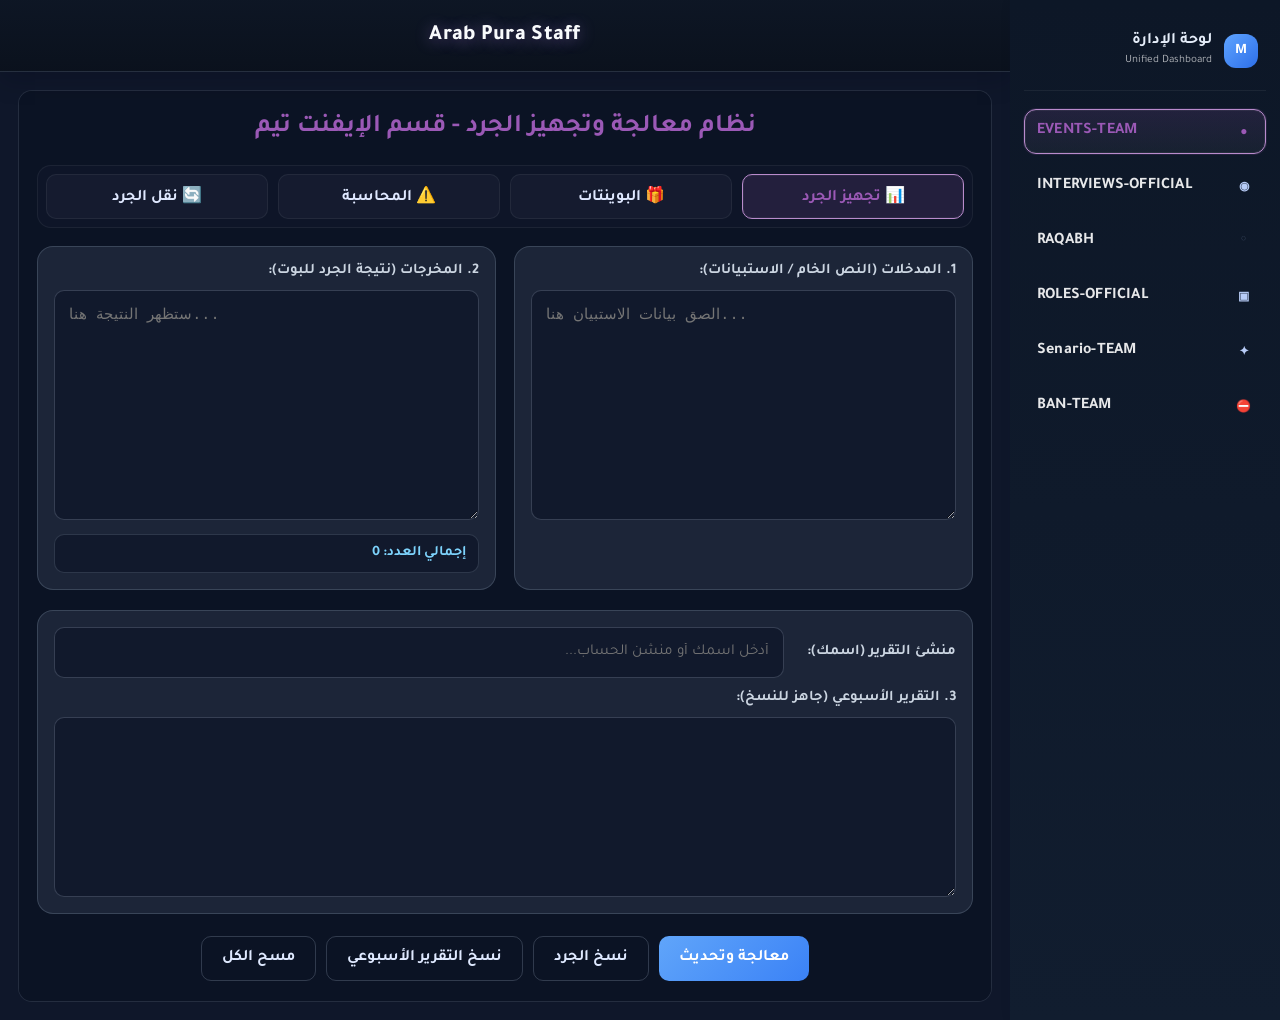
==== index.html @ 59d7bc4a "Initial upload of Arab Pure staff dashboard" ====
<!DOCTYPE html>
<html lang="ar" dir="rtl">
  <head>
    <meta charset="UTF-8" />
    <meta name="viewport" content="width=device-width, initial-scale=1.0" />
    <title>لوحة الإدارة الموحدة</title>
    <link rel="preconnect" href="https://fonts.googleapis.com" />
    <link rel="preconnect" href="https://fonts.gstatic.com" crossorigin />
    <link href="https://fonts.googleapis.com/css2?family=Tajawal:wght@400;500;700;800&display=swap" rel="stylesheet" />
    <link rel="stylesheet" href="assets/css/theme.css" />
    <link rel="stylesheet" href="assets/css/dashboard.css" />
  </head>
  <body>
    <div class="app-shell">
      <aside class="sidebar" id="sidebar">
        <div class="brand">
          <div class="brand-mark">M</div>
          <div>
            <h2>لوحة الإدارة</h2>
            <small>Unified Dashboard</small>
          </div>
        </div>

        <nav class="menu" aria-label="القائمة الرئيسية">
          <button class="nav-item active" data-module="events">
            <span class="nav-icon">●</span>
            <span>EVENTS-TEAM</span>
          </button>

          <button class="nav-item" data-module="interviews">
            <span class="nav-icon">◉</span>
            <span>INTERVIEWS-OFFICIAL</span>
          </button>

          <button class="nav-item" data-module="raqabh">
            <span class="nav-icon">◌</span>
            <span>RAQABH</span>
          </button>

          <button class="nav-item" data-module="roles">
            <span class="nav-icon">▣</span>
            <span>ROLES-OFFICIAL</span>
          </button>

          <button class="nav-item" data-module="scenario">
            <span class="nav-icon">✦</span>
            <span>Senario-TEAM</span>
          </button>

          <button class="nav-item" data-module="ban">
            <span class="nav-icon">⛔</span>
            <span>BAN-TEAM</span>
          </button>
        </nav>
      </aside>

      <main class="main-panel">
        <header class="topbar">
          <button class="mobile-menu-toggle" id="mobileMenuToggle" aria-label="فتح القائمة" aria-expanded="false">
            <span></span>
            <span></span>
            <span></span>
          </button>

          <div class="topbar-title">
            <h1>Arab Pura Staff</h1>
          </div>
        </header>

        <section class="content-panel">
          <div class="content-frame-wrap">
            <div id="moduleContent" class="module-content"></div>
          </div>
        </section>
      </main>
    </div>

    <div class="mobile-backdrop" id="mobileBackdrop"></div>

    <script src="shared/config.js"></script>
    <script src="shared/storage.js"></script>
    <script src="assets/js/app.js"></script>
  </body>
</html>
---- assets/css/theme.css ----
:root {
  --bg: #f3f6fb;
  --panel: #ffffff;
  --panel-alt: #eef3fb;
  --sidebar: #1f2430;
  --sidebar-soft: #2a3344;
  --sidebar-border: rgba(255, 255, 255, 0.08);
  --primary: #2f6fed;
  --primary-soft: rgba(47, 111, 237, 0.12);
  --text: #1e293b;
  --text-soft: #64748b;
  --success: #18a957;
  --warning: #f6b100;
  --danger: #e63946;
  --shadow: 0 10px 26px rgba(15, 23, 42, 0.08);
}

html, body {
  margin: 0;
  padding: 0;
  background: var(--bg);
  color: var(--text);
  font-family: "Tahoma", "Segoe UI", sans-serif;
}

button, input, select, textarea {
  font: inherit;
}
---- assets/css/dashboard.css ----
:root {
  --shell-bg: #060d1a;
  --panel-light: #111a2d;
  --panel-soft: #0f172a;
  --panel-strong: #17233a;
  --dark-panel: #101a2d;
  --dark-panel-2: #0f172a;
  --dark-panel-3: #16263d;
  --dark-border: rgba(148, 163, 184, 0.2);
  --sidebar-dark: #0d1727;
  --sidebar-dark-2: #111d2f;
  --text-main: #e5edf9;
  --text-soft: #a5b5d1;
  --text-dark: #e5edf9;
  --text-muted: #8ea3c2;
  --blue: #4f8ef7;
  --blue-strong: #2d6fe9;
  --green: #21c55d;
  --shadow: 0 18px 32px rgba(2, 6, 23, 0.45);
  --module-accent: #b88af8;
  --module-accent-soft: rgba(184, 138, 248, 0.18);
}

* { box-sizing: border-box; }

html, body {
  margin: 0;
  padding: 0;
  background: var(--shell-bg);
  font-family: "Tajawal", "Tahoma", "Segoe UI", sans-serif;
  color: var(--text-dark);
}

body {
  min-height: 100vh;
  overflow-x: hidden;
}

button, input, textarea {
  font: inherit;
}

.app-shell {
  display: flex;
  width: 100%;
  min-height: 100vh;
  background: #0f172a;
}

.sidebar {
  width: 270px;
  background: linear-gradient(180deg, var(--sidebar-dark) 0%, var(--sidebar-dark-2) 100%);
  color: var(--text-main);
  padding: 24px 14px 16px;
  box-shadow: 8px 0 16px rgba(15, 23, 42, 0.18);
  transition: transform 0.25s ease, opacity 0.25s ease;
  z-index: 30;
}

.brand {
  display: flex;
  align-items: center;
  gap: 12px;
  padding: 8px 8px 20px;
  border-bottom: 1px solid rgba(255, 255, 255, 0.06);
  margin-bottom: 18px;
}

.brand-mark {
  width: 34px;
  height: 34px;
  border-radius: 12px;
  background: linear-gradient(135deg, #5fa4ff, #2d6fe9);
  display: grid;
  place-items: center;
  font-weight: 700;
  font-size: 0.9rem;
  color: white;
}

.brand h2 {
  margin: 0;
  font-size: 1rem;
  font-weight: 700;
  color: var(--text-main);
}

.brand small {
  color: rgba(255,255,255,0.68);
  font-size: 0.7rem;
}

.menu {
  display: flex;
  flex-direction: column;
  gap: 10px;
}

.nav-item {
  border: 1px solid transparent;
  background: transparent;
  color: rgba(255, 255, 255, 0.9);
  display: flex;
  align-items: center;
  justify-content: space-between;
  gap: 10px;
  width: 100%;
  padding: 12px 12px;
  border-radius: 12px;
  text-align: right;
  cursor: pointer;
  transition: all 0.2s ease;
  font-weight: 600;
  letter-spacing: 0.2px;
}

.nav-item:hover {
  background: rgba(255,255,255,0.04);
  transform: translateX(-2px);
}

.nav-item[data-module="events"] { --nav-accent: #9b59b6; --nav-accent-soft: rgba(155, 89, 182, 0.15); }
.nav-item[data-module="interviews"] { --nav-accent: #3498db; --nav-accent-soft: rgba(52, 152, 219, 0.15); }
.nav-item[data-module="raqabh"] { --nav-accent: #f1c40f; --nav-accent-soft: rgba(241, 196, 15, 0.15); }
.nav-item[data-module="roles"] { --nav-accent: #34495e; --nav-accent-soft: rgba(52, 73, 94, 0.2); }
.nav-item[data-module="scenario"] { --nav-accent: #2ecc71; --nav-accent-soft: rgba(46, 204, 113, 0.15); }
.nav-item[data-module="ban"] { --nav-accent: #e74c3c; --nav-accent-soft: rgba(231, 76, 60, 0.15); }

.nav-item.active {
  background: linear-gradient(180deg, var(--nav-accent-soft), rgba(255,255,255,0.04));
  border-color: color-mix(in srgb, var(--nav-accent) 70%, white 30%);
  box-shadow: inset 0 0 0 1px rgba(255,255,255,0.06), 0 0 0 1px var(--nav-accent-soft);
}

.nav-item.active .nav-icon,
.nav-item.active span:last-child {
  color: var(--nav-accent);
}

.nav-item:hover {
  border-color: rgba(255,255,255,0.12);
  background: linear-gradient(90deg, var(--nav-accent-soft), rgba(255,255,255,0.02));
}

.nav-item:hover .nav-icon,
.nav-item:hover span:last-child {
  color: var(--nav-accent);
}

.nav-icon {
  display: inline-flex;
  align-items: center;
  justify-content: center;
  width: 18px;
  font-size: 0.75rem;
  color: #b8cdf8;
}

.main-panel {
  flex: 1;
  min-width: 0;
  display: flex;
  flex-direction: column;
  background: #0f172a;
}

.topbar {
  height: 72px;
  background: linear-gradient(180deg, rgba(13, 22, 36, 0.96), rgba(10, 17, 28, 0.96));
  border-bottom: 1px solid rgba(148, 163, 184, 0.18);
  display: flex;
  align-items: center;
  justify-content: center;
  padding: 0 26px;
  position: relative;
  box-shadow: 0 10px 22px rgba(2, 6, 23, 0.18);
}

.topbar-title {
  flex: 1;
  display: flex;
  justify-content: center;
  align-items: center;
}

.topbar-title h1 {
  margin: 0;
  font-size: clamp(1rem, 1.7vw, 1.5rem);
  color: #f8fafc;
  font-weight: 800;
  letter-spacing: 0.3px;
  text-shadow: 0 2px 16px rgba(184, 138, 248, 0.45);
}

.content-panel {
  flex: 1;
  padding: 18px;
  background: #0f172a;
  overflow: hidden;
  min-height: calc(100vh - 72px);
}

.content-frame-wrap {
  width: 100%;
  height: 100%;
  border-radius: 14px;
  overflow: auto;
  background: #0b1324;
  border: 1px solid rgba(148, 163, 184, 0.18);
  box-shadow: inset 0 0 0 1px rgba(255,255,255,0.02);
}

.module-content {
  width: 100%;
  min-height: 100%;
  background: #0b1324;
  overflow: hidden;
}

.module-content > * {
  width: 100%;
}

.mobile-menu-toggle {
  display: none;
  width: 42px;
  height: 42px;
  border: 1px solid rgba(148, 163, 184, 0.28);
  border-radius: 10px;
  background: #eef2f8;
  align-items: center;
  justify-content: center;
  flex-direction: column;
  gap: 4px;
  cursor: pointer;
  padding: 0;
  margin-left: 8px;
  box-shadow: 0 2px 8px rgba(15, 23, 42, 0.06);
}

.mobile-menu-toggle span {
  display: block;
  width: 18px;
  height: 2.5px;
  border-radius: 999px;
  background: #1f2937;
}

.mobile-backdrop {
  position: fixed;
  inset: 0;
  background: rgba(15, 23, 42, 0.45);
  opacity: 0;
  pointer-events: none;
  transition: opacity 0.25s ease;
  z-index: 20;
}

body.menu-open .mobile-backdrop {
  opacity: 1;
  pointer-events: auto;
}

.module-shell {
  padding: 18px 18px 20px;
  background: #0b1324;
  color: var(--text-main);
  min-height: 100%;
}

.module-header {
  text-align: center;
  margin-bottom: 18px;
}

.module-header h1 {
  margin: 0;
  color: var(--module-accent);
  font-size: clamp(1.4rem, 2vw, 2.1rem);
  line-height: 1.5;
}

.module-subtabs {
  display: flex;
  flex-wrap: wrap;
  gap: 10px;
  padding: 8px;
  border-radius: 14px;
  background: rgba(15, 23, 42, 0.8);
  border: 1px solid rgba(255,255,255,0.06);
  margin-bottom: 18px;
}

.subtab-btn {
  flex: 1 1 180px;
  border: 1px solid rgba(255,255,255,0.06);
  background: rgba(148, 163, 184, 0.05);
  color: #dfe8ff;
  border-radius: 10px;
  padding: 10px 12px;
  cursor: pointer;
  font-weight: 700;
  transition: 0.2s ease;
}

.subtab-btn.active {
  background: var(--module-accent-soft);
  border-color: color-mix(in srgb, var(--module-accent) 70%, white 30%);
  color: var(--module-accent);
  box-shadow: inset 0 0 0 1px rgba(255,255,255,0.05);
}

.subtab-panel {
  display: none;
}

.subtab-panel.active {
  display: block;
}

.module-grid {
  display: grid;
  grid-template-columns: repeat(2, minmax(0, 1fr));
  gap: 18px;
  align-items: stretch;
}

.module-card {
  background: rgba(30, 41, 59, 0.9);
  border: 1px solid rgba(148, 163, 184, 0.25);
  border-radius: 16px;
  padding: 16px;
  display: flex;
  flex-direction: column;
  min-height: 240px;
}

.module-card label {
  font-size: 0.92rem;
  font-weight: 700;
  color: #cbd5e1;
  margin-bottom: 10px;
}

.module-card textarea,
.module-card input {
  width: 100%;
  background: rgba(4, 13, 21, 0.9);
  border: 1px solid rgba(148, 163, 184, 0.28);
  border-radius: 10px;
  padding: 12px 14px;
  color: #e2e8f0;
  font-size: 0.95rem;
  line-height: 1.6;
  resize: vertical;
  outline: none;
  transition: border-color 0.2s ease, box-shadow 0.2s ease, background 0.2s ease;
}

.module-card textarea {
  min-height: 230px;
  font-family: 'Courier New', Courier, monospace;
  direction: ltr;
  text-align: left;
}

.module-card textarea:focus,
.module-card input:focus {
  border-color: var(--module-accent);
  box-shadow: 0 0 0 3px var(--module-accent-soft);
  background: rgba(4, 13, 21, 1);
}

.module-card.full-width {
  margin-top: 18px;
  min-height: auto;
}

.module-card.full-width textarea {
  min-height: 180px;
}

.row-input {
  display: flex;
  align-items: center;
  gap: 12px;
  margin-bottom: 12px;
  flex-wrap: wrap;
}

.row-input label {
  min-width: 160px;
  margin: 0;
}

.row-input input {
  flex: 1 1 220px;
}

.stats-bar {
  margin-top: 14px;
  background: rgba(15, 23, 42, 0.8);
  border: 1px solid rgba(148, 163, 184, 0.22);
  border-radius: 10px;
  padding: 10px 12px;
  color: #e2e8f0;
  font-size: 0.9rem;
}

.stats-count {
  color: #7dd3fc;
  font-weight: 700;
}

.stats-duplicates {
  color: #fca5a5;
  font-weight: 700;
  margin-top: 6px;
}

.module-actions {
  margin-top: 20px;
  display: flex;
  flex-wrap: wrap;
  justify-content: center;
  gap: 12px;
}

.module-actions button,
.mini-form-actions button {
  border: none;
  border-radius: 10px;
  padding: 12px 20px;
  font-weight: 700;
  cursor: pointer;
  transition: transform 0.2s ease, opacity 0.2s ease;
}

.module-actions button:hover,
.mini-form-actions button:hover {
  transform: translateY(-1px);
}

.module-actions .primary,
.mini-form-actions .primary {
  background: linear-gradient(135deg, var(--module-accent), color-mix(in srgb, var(--module-accent) 68%, white 32%));
  color: #fff;
}

.module-actions .secondary {
  background: transparent;
  border: 1px solid rgba(148, 163, 184, 0.28);
  color: #dfe9ff;
}

.mini-form-card {
  background: linear-gradient(180deg, rgba(17, 24, 39, 0.96), rgba(9, 16, 28, 0.96));
  border: 1px solid rgba(148, 163, 184, 0.2);
  border-radius: 18px;
  padding: 18px 16px 16px;
  display: flex;
  flex-direction: column;
  gap: 14px;
  min-height: 220px;
  box-shadow: inset 0 1px 0 rgba(255,255,255,0.04), 0 16px 30px rgba(2, 6, 23, 0.2);
}

.mini-form-card h3 {
  margin: 0;
  color: #f4d9ff;
  font-size: 1.1rem;
  font-weight: 800;
  letter-spacing: 0.2px;
}

.mini-form-card textarea {
  width: 100%;
  min-height: 180px;
  resize: vertical;
  background: rgba(2, 6, 23, 0.88);
  border: 1px solid rgba(148, 163, 184, 0.18);
  border-radius: 12px;
  padding: 12px 14px;
  color: #e2e8f0;
  font-size: 0.95rem;
  direction: rtl;
  outline: none;
  box-shadow: inset 0 0 0 1px rgba(255,255,255,0.02);
}

.mini-form-card textarea:focus {
  border-color: var(--module-accent);
  box-shadow: 0 0 0 3px var(--module-accent-soft), inset 0 0 0 1px rgba(255,255,255,0.02);
}

.points-layout {
  display: grid;
  grid-template-columns: repeat(2, minmax(0, 1fr));
  gap: 14px;
  margin-top: 2px;
}

.points-layout textarea {
  min-height: 220px;
}

.accounting-grid {
  display: grid;
  grid-template-columns: repeat(2, minmax(0, 1fr));
  gap: 14px;
}

.accounting-box {
  display: flex;
  flex-direction: column;
  gap: 10px;
  background: rgba(15, 23, 42, 0.7);
  border: 1px solid rgba(148, 163, 184, 0.18);
  border-radius: 14px;
  padding: 12px;
  box-shadow: inset 0 1px 0 rgba(255,255,255,0.03);
}

.accounting-box label {
  color: #f3d4ff;
  font-weight: 700;
}

.accounting-box textarea {
  min-height: 180px;
}

.mini-form-actions {
  display: flex;
  justify-content: center;
  gap: 12px;
  flex-wrap: wrap;
}

.mini-form-actions button,
.accounting-box button {
  min-width: 150px;
  padding: 10px 16px;
  border-radius: 10px;
  font-weight: 800;
  letter-spacing: 0.2px;
  box-shadow: 0 8px 16px rgba(149, 76, 233, 0.16);
  border: 1px solid rgba(255,255,255,0.06);
}

.accounting-box button {
  margin-top: 4px;
}

.action-copy-demote {
  background: linear-gradient(135deg, #f59e0b, #f97316);
  color: #fff;
  box-shadow: 0 10px 18px rgba(249, 115, 22, 0.28);
}

.action-copy-dismiss {
  background: linear-gradient(135deg, #ef4444, #f43f5e);
  color: #fff;
  box-shadow: 0 10px 18px rgba(239, 68, 68, 0.28);
}

.action-copy-points,
.action-copy-transfer {
  background: linear-gradient(135deg, var(--module-accent), color-mix(in srgb, var(--module-accent) 68%, white 32%));
  color: #fff;
}

.points-output,
.demote-output,
.dismiss-output,
.transfer-output {
  margin-top: 2px;
}

.toast {
  position: fixed;
  left: 50%;
  bottom: 24px;
  transform: translateX(-50%) translateY(100px);
  background: rgba(16, 185, 129, 0.96);
  color: white;
  padding: 10px 18px;
  border-radius: 10px;
  font-weight: 700;
  box-shadow: 0 16px 30px rgba(16, 185, 129, 0.25);
  opacity: 0;
  pointer-events: none;
  transition: all 0.25s ease;
  z-index: 50;
}

.toast.show {
  opacity: 1;
  transform: translateX(-50%) translateY(0);
}

@media (max-width: 980px) {
  .app-shell {
    display: block;
    position: relative;
    background: #0f172a;
  }

  .sidebar {
    position: fixed;
    top: 0;
    right: 0;
    width: min(78vw, 280px);
    height: 100vh;
    transform: translateX(110%);
    opacity: 0;
    box-shadow: -12px 0 30px rgba(15, 23, 42, 0.28);
    padding-top: 20px;
  }

  body.menu-open .sidebar {
    transform: translateX(0);
    opacity: 1;
  }

  .menu {
    display: flex;
    flex-direction: column;
  }

  .topbar {
    padding: 0 16px;
    justify-content: flex-start;
  }

  .mobile-menu-toggle {
    display: flex;
    z-index: 40;
    flex-shrink: 0;
    margin-left: 10px;
  }

  .topbar-title {
    justify-content: center;
    flex: 1;
  }

  .content-panel {
    padding: 12px;
    min-height: calc(100vh - 72px);
  }

  .module-grid {
    grid-template-columns: 1fr;
  }
}

@media (max-width: 560px) {
  .topbar {
    justify-content: flex-start;
  }

  .topbar-title {
    flex: 1;
    justify-content: center;
  }

  .content-panel {
    padding: 10px;
    min-height: calc(100vh - 72px);
  }

  .module-shell {
    padding: 20px 12px 14px;
  }

  .module-card {
    padding: 14px;
  }

  .row-input {
    display: block;
  }

  .row-input label {
    display: block;
    margin-bottom: 8px;
  }

  .module-subtabs {
    gap: 8px;
  }

  .subtab-btn {
    flex-basis: 100%;
  }
}
}

.module-card {
  background: rgba(30, 41, 59, 0.9);
  border: 1px solid rgba(148, 163, 184, 0.25);
  border-radius: 16px;
  padding: 18px;
  display: flex;
  flex-direction: column;
  min-height: 240px;
}

.module-card label {
  font-size: 0.92rem;
  font-weight: 700;
  color: #cbd5e1;
  margin-bottom: 10px;
}

.module-card textarea,
.module-card input {
  width: 100%;
  background: rgba(15, 23, 42, 0.8);
  border: 1px solid rgba(148, 163, 184, 0.28);
  border-radius: 10px;
  padding: 12px 14px;
  color: #e2e8f0;
  font-size: 0.95rem;
  line-height: 1.6;
  resize: vertical;
  outline: none;
  transition: border-color 0.2s ease, box-shadow 0.2s ease;
}

.module-card textarea {
  min-height: 230px;
  font-family: 'Courier New', Courier, monospace;
  direction: ltr;
  text-align: left;
}

.module-card textarea:focus,
.module-card input:focus {
  border-color: #60a5fa;
  box-shadow: 0 0 0 3px rgba(96, 165, 250, 0.18);
}

.module-card.full-width {
  margin-top: 20px;
  min-height: auto;
}

.module-card.full-width textarea {
  min-height: 180px;
}

.row-input {
  display: flex;
  align-items: center;
  gap: 12px;
  margin-bottom: 12px;
  flex-wrap: wrap;
}

.row-input label {
  min-width: 160px;
  margin: 0;
}

.row-input input {
  flex: 1 1 220px;
}

.stats-bar {
  margin-top: 14px;
  background: rgba(15, 23, 42, 0.8);
  border: 1px solid rgba(148, 163, 184, 0.22);
  border-radius: 10px;
  padding: 10px 12px;
  color: #e2e8f0;
  font-size: 0.9rem;
}

.stats-count {
  color: #7dd3fc;
  font-weight: 700;
}

.stats-duplicates {
  color: #fca5a5;
  font-weight: 700;
  margin-top: 6px;
}

.module-actions {
  margin-top: 22px;
  display: flex;
  flex-wrap: wrap;
  justify-content: center;
  gap: 10px;
}

.module-actions button {
  border: none;
  border-radius: 10px;
  padding: 12px 20px;
  font-weight: 700;
  cursor: pointer;
  transition: transform 0.2s ease, opacity 0.2s ease;
}

.module-actions button:hover {
  transform: translateY(-1px);
}

.module-actions .primary {
  background: linear-gradient(135deg, #60a5fa, #3b82f6);
  color: #fff;
}

.module-actions .secondary {
  background: transparent;
  border: 1px solid rgba(148, 163, 184, 0.28);
  color: #dfe9ff;
}

.toast {
  position: fixed;
  left: 50%;
  bottom: 24px;
  transform: translateX(-50%) translateY(100px);
  background: rgba(16, 185, 129, 0.96);
  color: white;
  padding: 10px 18px;
  border-radius: 10px;
  font-weight: 700;
  box-shadow: 0 16px 30px rgba(16, 185, 129, 0.25);
  opacity: 0;
  pointer-events: none;
  transition: all 0.25s ease;
  z-index: 50;
}

.toast.show {
  opacity: 1;
  transform: translateX(-50%) translateY(0);
}

@media (max-width: 980px) {
  .app-shell {
    display: block;
    position: relative;
    background: #0f172a;
  }

  .sidebar {
    position: fixed;
    top: 0;
    right: 0;
    width: min(78vw, 280px);
    height: 100vh;
    transform: translateX(110%);
    opacity: 0;
    box-shadow: -12px 0 30px rgba(15, 23, 42, 0.28);
    padding-top: 20px;
  }

  body.menu-open .sidebar {
    transform: translateX(0);
    opacity: 1;
  }

  .menu {
    display: flex;
    flex-direction: column;
  }

  .topbar {
    padding: 0 16px;
    justify-content: flex-start;
  }

  .mobile-menu-toggle {
    display: flex;
    z-index: 40;
    flex-shrink: 0;
    margin-left: 10px;
  }

  .topbar-title {
    justify-content: center;
    flex: 1;
  }

  .content-panel {
    padding: 12px;
    min-height: calc(100vh - 72px);
  }

  .module-grid {
    grid-template-columns: 1fr;
  }
}

@media (max-width: 560px) {
  .topbar {
    justify-content: flex-start;
  }

  .topbar-title {
    flex: 1;
    justify-content: center;
  }

  .content-panel {
    padding: 10px;
    min-height: calc(100vh - 72px);
  }

  .module-shell {
    padding: 20px 12px 14px;
  }

  .module-card {
    padding: 14px;
  }

  .row-input {
    display: block;
  }

  .row-input label {
    display: block;
    margin-bottom: 8px;
  }
}
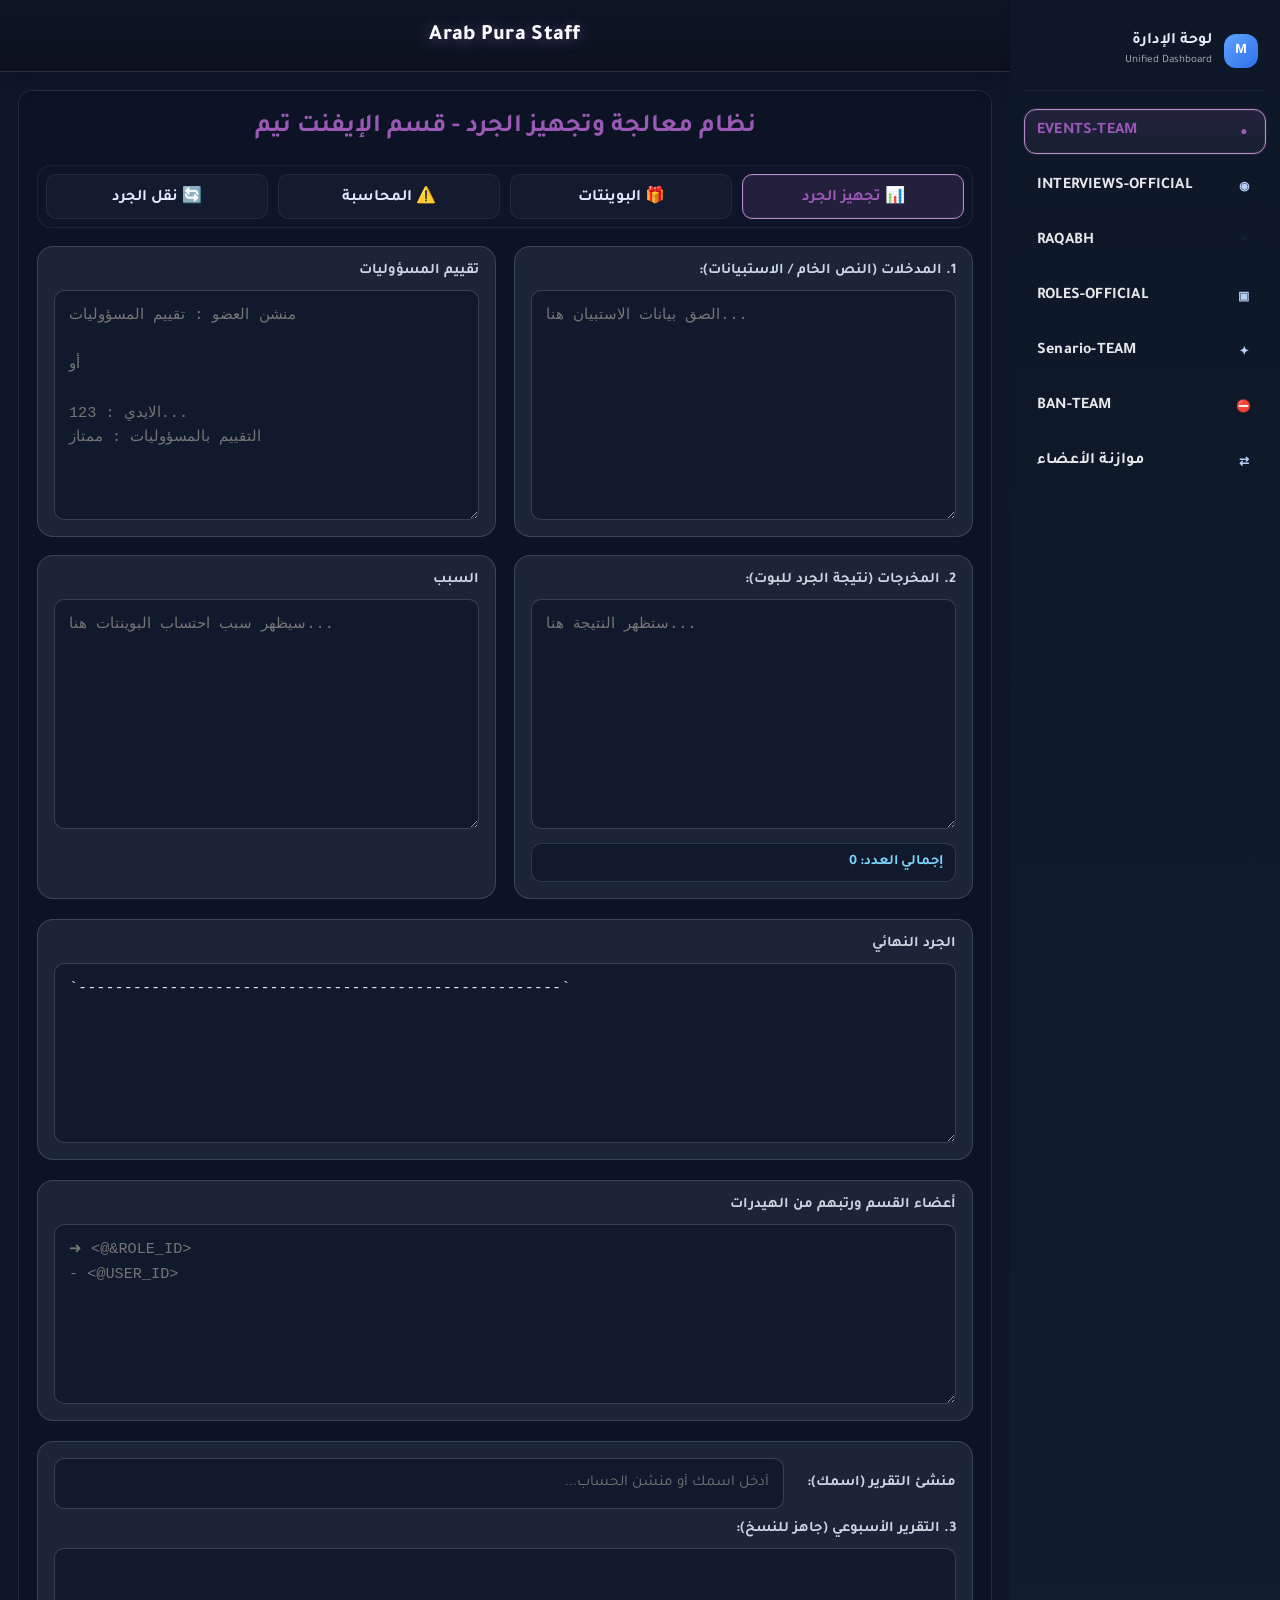
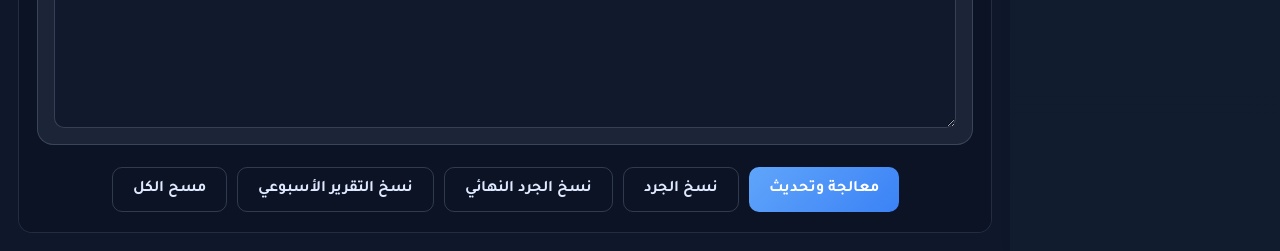
==== commit 88fdaf32: "Add member balance section" ====
--- a/index.html
+++ b/index.html
@@ -51,6 +51,11 @@
             <span class="nav-icon">⛔</span>
             <span>BAN-TEAM</span>
           </button>
+
+          <button class="nav-item" data-module="balance">
+            <span class="nav-icon">⇄</span>
+            <span>موازنة الأعضاء</span>
+          </button>
         </nav>
       </aside>
 
--- a/assets/css/dashboard.css
+++ b/assets/css/dashboard.css
@@ -78,6 +78,48 @@
   color: white;
 }
 
+.balance-module .balance-description {
+  color: var(--text-muted);
+  margin: 0 0 18px;
+  text-align: right;
+}
+
+.balance-grid {
+  display: grid;
+  grid-template-columns: repeat(2, minmax(0, 1fr));
+  gap: 16px;
+}
+
+.balance-card {
+  min-width: 0;
+}
+
+.balance-module textarea {
+  min-height: 220px;
+  direction: ltr;
+  text-align: left;
+}
+
+.balance-missing-card {
+  margin-top: 16px;
+}
+
+.balance-missing-members {
+  min-height: 170px !important;
+  border-color: rgba(248, 113, 113, 0.45) !important;
+}
+
+.balance-missing-count {
+  color: #f87171;
+  font-weight: 700;
+}
+
+@media (max-width: 760px) {
+  .balance-grid {
+    grid-template-columns: 1fr;
+  }
+}
+
 .brand h2 {
   margin: 0;
   font-size: 1rem;
